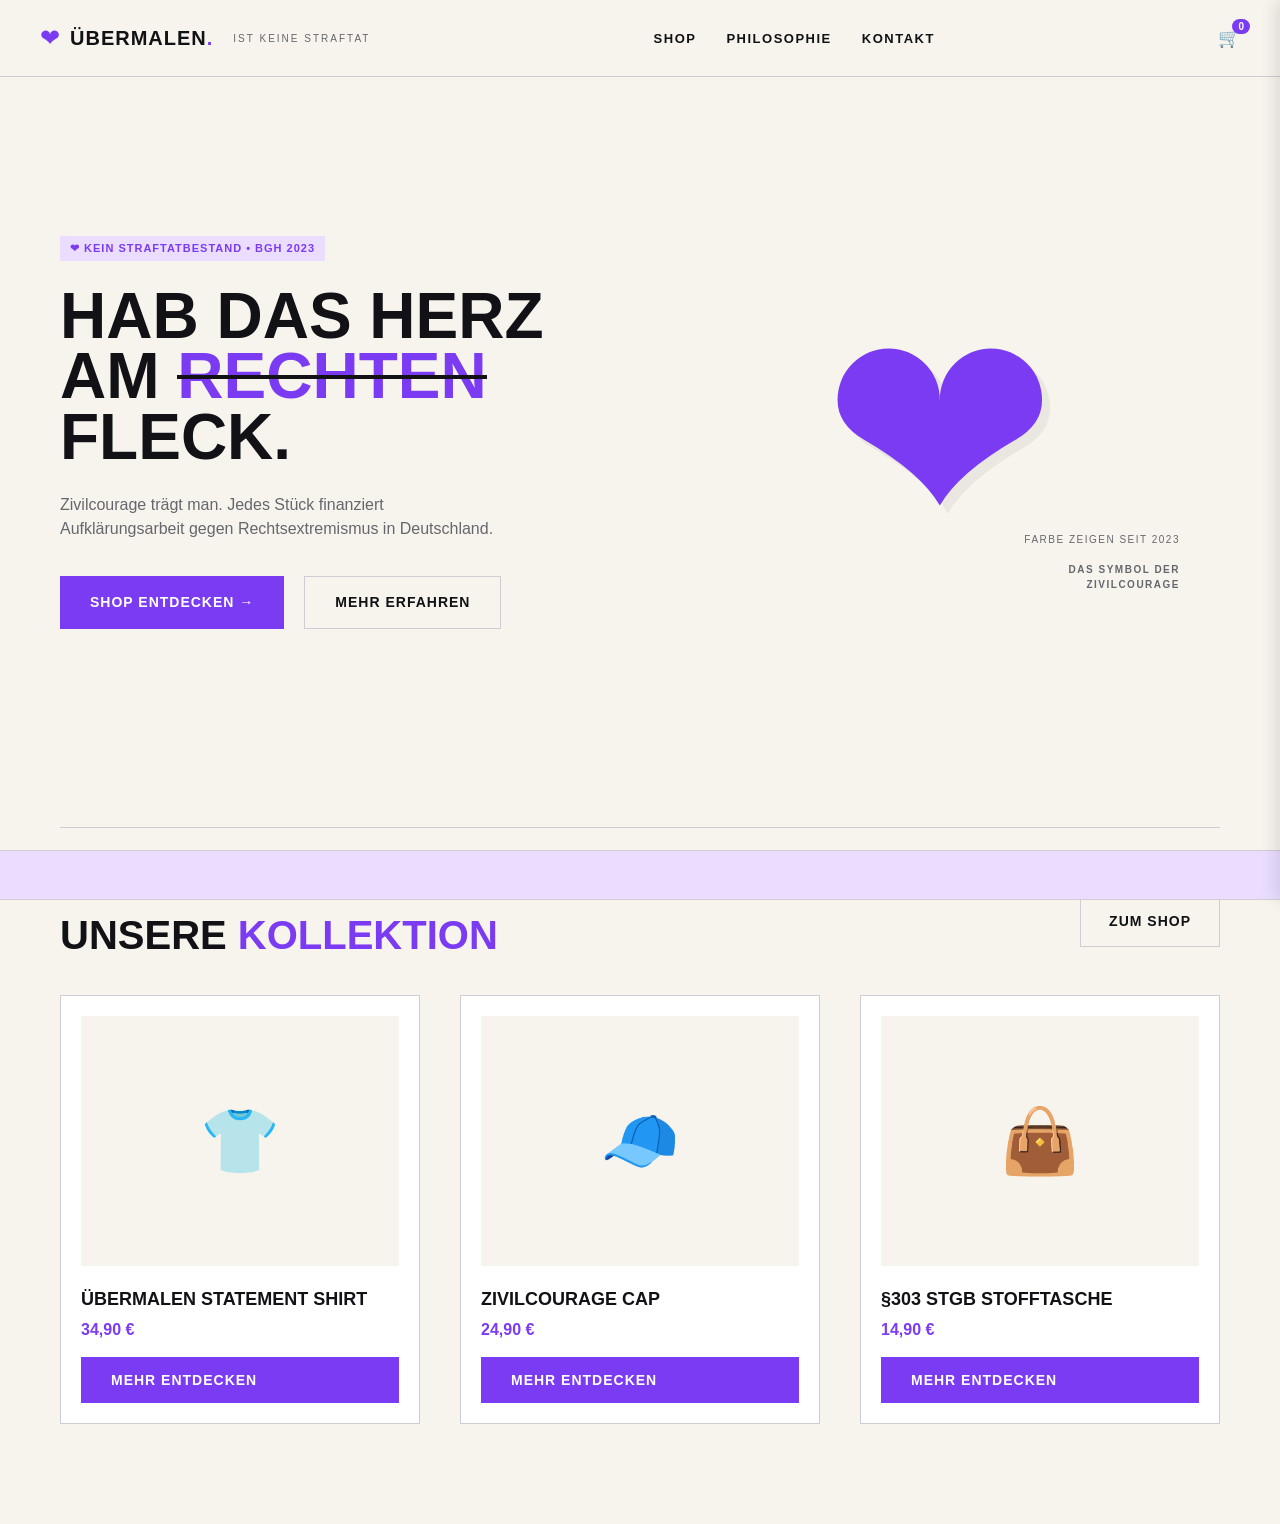
==== index.html @ 70829ca5 "Erster Commit fuer Github pages" ====
<!DOCTYPE html>
<html lang="de">
<head>
    <meta charset="UTF-8">
    <meta name="viewport" content="width=device-width, initial-scale=1.0">
    <title>ÜBERMALEN — Ist Keine Straftat Online Shop</title>
    <link rel="stylesheet" href="style.css">
</head>
<body>

    <header>
        <div class="nav-container">
            <a href="index.html" class="logo-section">
                <span class="logo-heart">❤</span>
                <div>
                    <div class="logo-text">Übermalen<span>.</span></div>
                </div>
                <span class="logo-subtext">Ist keine Straftat</span>
            </a>
            <nav>
                <ul>
                    <li><a href="shop.html" id="nav-shop">Shop</a></li>
                    <li><a href="philosophie.html" id="nav-philosophie">Philosophie</a></li>
                    <li><a href="kontakt.html" id="nav-kontakt">Kontakt</a></li>
                </ul>
            </nav>
            <button class="cart-icon-btn" onclick="toggleCart()">
                🛒 <span class="cart-count" id="cart-count">0</span>
            </button>
        </div>
    </header>

    <main>
        <section class="hero-section">
            <div class="hero-text-side">
                <div class="tag-badge">❤ KEIN STRAFTATBESTAND • BGH 2023</div>
                <h1 class="hero-title">Hab das Herz<br>am <span class="strike">rechten</span><br>Fleck.</h1>
                <p class="hero-description">
                    Zivilcourage trägt man. Jedes Stück finanziert Aufklärungsarbeit gegen Rechtsextremismus in Deutschland.
                </p>
                <div class="cta-buttons">
                    <a href="shop.html" class="btn-primary">Shop entdecken &rarr;</a>
                    <a href="philosophie.html" class="btn-secondary">Mehr erfahren</a>
                </div>
            </div>
            <div class="hero-graphic-side">
                <div class="big-heart">❤</div>
                <div class="graphic-caption">
                    Farbe zeigen seit 2023<br><br>
                    <strong>Das Symbol der<br>Zivilcourage</strong>
                </div>
            </div>
        </section>

        <section class="shop-preview-section">
            <div class="shop-preview-header">
                <div>
                    <div class="section-subtitle">Shop</div>
                    <h2 class="section-title">Unsere <span>Kollektion</span></h2>
                </div>
                <a href="shop.html" class="btn-secondary">Zum Shop</a>
            </div>
            <div class="products-grid">
                <div class="product-card">
                    <div>
                        <div class="product-image-placeholder">👕</div>
                        <div class="product-info">
                            <h3>Übermalen Statement Shirt</h3>
                            <div class="product-price">34,90 €</div>
                        </div>
                    </div>
                    <button class="btn-primary" onclick="window.location.href='shop.html'">Mehr entdecken</button>
                </div>
                <div class="product-card">
                    <div>
                        <div class="product-image-placeholder">🧢</div>
                        <div class="product-info">
                            <h3>Zivilcourage Cap</h3>
                            <div class="product-price">24,90 €</div>
                        </div>
                    </div>
                    <button class="btn-primary" onclick="window.location.href='shop.html'">Mehr entdecken</button>
                </div>
                <div class="product-card">
                    <div>
                        <div class="product-image-placeholder">👜</div>
                        <div class="product-info">
                            <h3>§303 StGB Stofftasche</h3>
                            <div class="product-price">14,90 €</div>
                        </div>
                    </div>
                    <button class="btn-primary" onclick="window.location.href='shop.html'">Mehr entdecken</button>
                </div>
            </div>
        </section>
    </main>

    <!-- Shopping Cart Sidebar -->
    <div class="cart-modal" id="cartModal">
        <div class="cart-header">
            <h2>Warenkorb</h2>
            <button class="close-cart" onclick="toggleCart()">&times;</button>
        </div>
        <div class="cart-items" id="cartItems">
            <!-- Items load dynamically -->
            <p style="color: var(--text-muted); text-align: center; margin-top: 40px;">Dein Warenkorb ist leer.</p>
        </div>
        <div class="cart-footer">
            <div class="cart-total">
                <span>Gesamtsumme:</span>
                <span id="cartTotal">0,00 €</span>
            </div>
            <button class="checkout-btn" onclick="alert('Vielen Dank für Ihre Bestellung!')">Zur Kasse</button>
        </div>
    </div>

    <!-- Ticker Marquee -->
    <div class="marquee-bar">
        <div class="marquee-content">
            <span>♥ ZIVILCOURAGE</span>
            <span>• KEIN PLATZ FÜR HASS</span>
            <span>• §303 STGB</span>
            <span>• ÜBERMALEN IST KEINE STRAFTAT</span>
            <span>• ZIVILCOURAGE</span>
            <span>• KEIN PLATZ FÜR HASS</span>
            <span>• §303 STGB</span>
            <span>• ÜBERMALEN IST KEINE STRAFTAT</span>
        </div>
    </div>

    <script>
        // Shopping Cart Logic
        let cart = JSON.parse(localStorage.getItem('uebermalen_cart')) || [];

        function saveCart() {
            localStorage.setItem('uebermalen_cart', JSON.stringify(cart));
            updateCartUI();
        }

        function toggleCart() {
            document.getElementById('cartModal').classList.toggle('open');
        }

        function addToCart(name, price, sizeId) {
            const sizeSelect = document.getElementById(sizeId);
            const size = sizeSelect ? sizeSelect.value : 'Standard';
            
            const existingItem = cart.find(item => item.name === name && item.size === size);
            if (existingItem) {
                existingItem.qty += 1;
            } else {
                cart.push({ name, price, size, qty: 1 });
            }
            saveCart();
            // Open cart to show user item was added
            document.getElementById('cartModal').classList.add('open');
        }

        function removeFromCart(index) {
            cart.splice(index, 1);
            saveCart();
        }

        function updateCartUI() {
            const cartCount = document.getElementById('cart-count');
            const cartItems = document.getElementById('cartItems');
            const cartTotal = document.getElementById('cartTotal');
            
            // Total quantity
            const totalQty = cart.reduce((sum, item) => sum + item.qty, 0);
            cartCount.textContent = totalQty;

            if (cart.length === 0) {
                cartItems.innerHTML = '<p style="color: var(--text-muted); text-align: center; margin-top: 40px;">Dein Warenkorb ist leer.</p>';
                cartTotal.textContent = '0,00 €';
                return;
            }

            let html = '';
            let total = 0;
            cart.forEach((item, index) => {
                const itemTotal = item.price * item.qty;
                total += itemTotal;
                html += `
                    <div class="cart-item">
                        <div class="cart-item-info">
                            <h4>${item.name}</h4>
                            <p>Größe: ${item.size} | Menge: ${item.qty}</p>
                        </div>
                        <div style="display: flex; align-items: center;">
                            <span class="cart-item-price">${itemTotal.toFixed(2).replace('.', ',')} €</span>
                            <button class="remove-item" onclick="removeFromCart(${index})">&times;</button>
                        </div>
                    </div>
                `;
            });
            cartItems.innerHTML = html;
            cartTotal.textContent = total.toFixed(2).replace('.', ',') + ' €';
        }

        // Highlight active nav item
        const currentFile = window.location.pathname.split("/").pop();
        if (currentFile === "shop.html") document.getElementById('nav-shop')?.classList.add('active');
        if (currentFile === "philosophie.html") document.getElementById('nav-philosophie')?.classList.add('active');
        if (currentFile === "kontakt.html") document.getElementById('nav-kontakt')?.classList.add('active');

        // Initial UI load
        updateCartUI();
    </script>
</body>
</html>
---- style.css ----
/* CSS Stylesheet for Übermalen Online Shop */
:root {
    --bg-color: #f7f4ee;
    --primary-color: #7b3bf2;
    --primary-light: #eaddff;
    --text-dark: #111116;
    --text-muted: #66666e;
    --border-color: #d1cbd4;
    --white: #ffffff;
    --font-main: 'Helvetica Neue', Arial, sans-serif;
}

*, *::before, *::after {
    box-sizing: border-box;
    margin: 0;
    padding: 0;
}

body {
    background-color: var(--bg-color);
    color: var(--text-dark);
    font-family: var(--font-main);
    line-height: 1.5;
    padding-bottom: 60px;
}

/* Header & Navigation */
header {
    border-bottom: 1px solid var(--border-color);
    padding: 20px 40px;
    background-color: var(--bg-color);
    position: sticky;
    top: 0;
    z-index: 100;
}

.nav-container {
    max-width: 1200px;
    margin: 0 auto;
    display: flex;
    justify-content: space-between;
    align-items: center;
}

.logo-section {
    display: flex;
    align-items: center;
    gap: 10px;
    text-decoration: none;
    color: var(--text-dark);
}

.logo-heart {
    color: var(--primary-color);
    font-size: 24px;
}

.logo-text {
    font-weight: 900;
    font-size: 20px;
    text-transform: uppercase;
    letter-spacing: 1px;
}

.logo-text span {
    color: var(--primary-color);
}

.logo-subtext {
    font-size: 10px;
    letter-spacing: 2px;
    color: var(--text-muted);
    text-transform: uppercase;
    margin-left: 10px;
}

nav ul {
    display: flex;
    list-style: none;
    gap: 30px;
}

nav ul li a {
    text-decoration: none;
    color: var(--text-dark);
    text-transform: uppercase;
    font-size: 13px;
    font-weight: 600;
    letter-spacing: 1.5px;
    transition: color 0.2s ease;
}

nav ul li a:hover, nav ul li a.active {
    color: var(--primary-color);
}

.cart-icon-btn {
    background: none;
    border: none;
    cursor: pointer;
    position: relative;
    color: var(--text-dark);
    font-size: 18px;
}

.cart-count {
    position: absolute;
    top: -8px;
    right: -10px;
    background-color: var(--primary-color);
    color: var(--white);
    font-size: 10px;
    font-weight: bold;
    padding: 2px 6px;
    border-radius: 10px;
}

/* Main Content Containers */
main {
    max-width: 1200px;
    margin: 40px auto;
    padding: 0 20px;
}

/* Hero Section (Index/Home) */
.hero-section {
    display: flex;
    align-items: center;
    justify-content: space-between;
    min-height: 70vh;
    gap: 40px;
}

.hero-text-side {
    flex: 1;
}

.tag-badge {
    display: inline-block;
    background-color: var(--primary-light);
    color: var(--primary-color);
    font-size: 11px;
    font-weight: bold;
    padding: 4px 10px;
    text-transform: uppercase;
    letter-spacing: 1px;
    margin-bottom: 25px;
}

.hero-title {
    font-size: 64px;
    font-weight: 900;
    line-height: 0.95;
    text-transform: uppercase;
    margin-bottom: 25px;
    color: var(--text-dark);
}

.hero-title span.strike {
    color: var(--primary-color);
    position: relative;
    display: inline-block;
}

.hero-title span.strike::after {
    content: "";
    position: absolute;
    left: 0;
    top: 50%;
    width: 100%;
    height: 4px;
    background-color: var(--text-dark);
    transform: translateY(-50%);
}

.hero-description {
    font-size: 16px;
    color: var(--text-muted);
    max-width: 450px;
    margin-bottom: 35px;
}

.cta-buttons {
    display: flex;
    gap: 20px;
}

.btn-primary {
    background-color: var(--primary-color);
    color: var(--white);
    border: none;
    padding: 15px 30px;
    font-size: 14px;
    font-weight: bold;
    text-transform: uppercase;
    letter-spacing: 1px;
    cursor: pointer;
    text-decoration: none;
    display: inline-flex;
    align-items: center;
    gap: 10px;
    transition: background-color 0.2s ease;
}

.btn-primary:hover {
    background-color: #6226cf;
}

.btn-secondary {
    background-color: transparent;
    color: var(--text-dark);
    border: 1px solid var(--border-color);
    padding: 15px 30px;
    font-size: 14px;
    font-weight: bold;
    text-transform: uppercase;
    letter-spacing: 1px;
    cursor: pointer;
    text-decoration: none;
    transition: background-color 0.2s ease;
}

.btn-secondary:hover {
    background-color: rgba(0, 0, 0, 0.04);
}

.hero-graphic-side {
    flex: 1;
    display: flex;
    justify-content: center;
    align-items: center;
    position: relative;
}

.big-heart {
    font-size: 280px;
    color: var(--primary-color);
    filter: drop-shadow(8px 8px 0px rgba(0,0,0,0.05));
    line-height: 1;
}

.shop-preview-section {
    margin-top: 80px;
    padding-top: 60px;
    border-top: 1px solid var(--border-color);
}

.shop-preview-header {
    display: flex;
    align-items: center;
    justify-content: space-between;
    gap: 20px;
    margin-bottom: 40px;
}

.shop-preview-header .section-title {
    font-size: 40px;
    margin-bottom: 0;
}

.shop-preview-header .btn-secondary {
    padding: 14px 28px;
}

.products-grid {
    display: grid;
    grid-template-columns: repeat(auto-fill, minmax(300px, 1fr));
    gap: 40px;
}

.graphic-caption {
    position: absolute;
    bottom: -20px;
    right: 40px;
    font-size: 10px;
    text-transform: uppercase;
    letter-spacing: 1.5px;
    color: var(--text-muted);
    text-align: right;
}

/* Ticker Marquee */
.marquee-bar {
    background-color: var(--primary-light);
    border-top: 1px solid var(--border-color);
    border-bottom: 1px solid var(--border-color);
    padding: 12px 0;
    overflow: hidden;
    white-space: nowrap;
    position: fixed;
    bottom: 0;
    width: 100%;
    z-index: 99;
}

.marquee-content {
    display: inline-block;
    animation: marquee 25s linear infinite;
    padding-left: 100%;
}

.marquee-content span {
    font-size: 11px;
    text-transform: uppercase;
    letter-spacing: 2px;
    color: var(--primary-color);
    font-weight: bold;
    margin-right: 50px;
}

@keyframes marquee {
    0% { transform: translate3d(0, 0, 0); }
    100% { transform: translate3d(-100%, 0, 0); }
}

/* Philosophie Page */
.section-subtitle {
    font-size: 11px;
    text-transform: uppercase;
    letter-spacing: 2px;
    color: var(--text-muted);
    margin-bottom: 10px;
}

.section-title {
    font-size: 48px;
    font-weight: 900;
    text-transform: uppercase;
    margin-bottom: 40px;
    line-height: 1;
}

.section-title span {
    color: var(--primary-color);
}

.content-grid {
    display: grid;
    grid-template-columns: 1fr 2fr;
    gap: 60px;
    border-top: 1px solid var(--border-color);
    padding-top: 40px;
    margin-bottom: 60px;
}

.grid-label {
    font-size: 12px;
    text-transform: uppercase;
    letter-spacing: 1.5px;
    font-weight: bold;
    color: var(--text-muted);
}

.grid-text p {
    font-size: 18px;
    line-height: 1.6;
    margin-bottom: 25px;
    color: var(--text-dark);
}

.grid-text p strong {
    font-weight: 700;
}

/* Kontakt Form */
.kontakt-grid {
    display: grid;
    grid-template-columns: 1fr 1fr;
    gap: 80px;
    border-top: 1px solid var(--border-color);
    padding-top: 40px;
}

.kontakt-info-block {
    margin-bottom: 35px;
}

.kontakt-info-block h3 {
    font-size: 11px;
    text-transform: uppercase;
    letter-spacing: 1.5px;
    color: var(--text-muted);
    margin-bottom: 15px;
}

.kontakt-link {
    color: var(--text-dark);
    font-size: 18px;
    text-decoration: none;
    font-weight: bold;
    display: inline-flex;
    align-items: center;
    gap: 8px;
}

.kontakt-link:hover {
    color: var(--primary-color);
}

.kontakt-text {
    font-size: 15px;
    color: var(--text-muted);
    line-height: 1.5;
}

.form-group {
    margin-bottom: 20px;
}

.form-group label {
    display: block;
    font-size: 11px;
    text-transform: uppercase;
    letter-spacing: 1px;
    color: var(--text-muted);
    margin-bottom: 8px;
}

.form-control {
    width: 100%;
    background-color: var(--primary-light);
    border: none;
    padding: 15px;
    font-family: var(--font-main);
    font-size: 14px;
    color: var(--text-dark);
    outline: none;
    transition: background-color 0.2s ease;
}

.form-control:focus {
    background-color: #decfff;
}

select.form-control {
    appearance: none;
    background-image: url("data:image/svg+xml;utf8,<svg xmlns='http://www.w3.org/2000/svg' width='10' height='6' viewBox='0 0 10 6'><path d='M0 0l5 5 5-5z' fill='%23111116'/></svg>");
    background-repeat: no-repeat;
    background-position: right 15px center;
}

textarea.form-control {
    min-height: 120px;
    resize: vertical;
}

.btn-submit {
    width: 100%;
    background-color: var(--primary-color);
    color: var(--white);
    border: none;
    padding: 18px;
    font-size: 14px;
    font-weight: bold;
    text-transform: uppercase;
    letter-spacing: 1.5px;
    cursor: pointer;
    transition: background-color 0.2s ease;
}

.btn-submit:hover {
    background-color: #6226cf;
}

/* Shop / Products */
.products-grid {
    display: grid;
    grid-template-columns: repeat(auto-fill, minmax(300px, 1fr));
    gap: 40px;
}

.product-card {
    background-color: var(--white);
    border: 1px solid var(--border-color);
    padding: 20px;
    display: flex;
    flex-direction: column;
    justify-content: space-between;
}

.product-image-placeholder {
    background-color: var(--bg-color);
    height: 250px;
    display: flex;
    justify-content: center;
    align-items: center;
    margin-bottom: 20px;
    font-size: 64px;
    color: var(--primary-color);
}

.product-info h3 {
    font-size: 18px;
    font-weight: bold;
    text-transform: uppercase;
    margin-bottom: 5px;
}

.product-price {
    font-size: 16px;
    font-weight: bold;
    color: var(--primary-color);
    margin-bottom: 15px;
}

.product-options {
    margin-bottom: 15px;
}

.product-options label {
    font-size: 11px;
    text-transform: uppercase;
    color: var(--text-muted);
    display: block;
    margin-bottom: 5px;
}

.size-select {
    width: 100%;
    padding: 8px;
    border: 1px solid var(--border-color);
    background-color: var(--bg-color);
    outline: none;
}

/* Shopping Cart Drawer/Modal */
.cart-modal {
    position: fixed;
    top: 0;
    right: -400px;
    width: 400px;
    height: 100vh;
    background-color: var(--white);
    box-shadow: -5px 0 15px rgba(0,0,0,0.1);
    z-index: 1000;
    transition: right 0.3s ease;
    padding: 30px;
    display: flex;
    flex-direction: column;
}

.cart-modal.open {
    right: 0;
}

.cart-header {
    display: flex;
    justify-content: space-between;
    align-items: center;
    border-bottom: 1px solid var(--border-color);
    padding-bottom: 15px;
    margin-bottom: 20px;
}

.cart-header h2 {
    font-size: 20px;
    text-transform: uppercase;
    font-weight: 900;
}

.close-cart {
    background: none;
    border: none;
    font-size: 24px;
    cursor: pointer;
    color: var(--text-dark);
}

.cart-items {
    flex: 1;
    overflow-y: auto;
}

.cart-item {
    display: flex;
    justify-content: space-between;
    align-items: center;
    padding: 15px 0;
    border-bottom: 1px solid var(--bg-color);
}

.cart-item-info h4 {
    font-size: 14px;
    text-transform: uppercase;
}

.cart-item-info p {
    font-size: 12px;
    color: var(--text-muted);
}

.cart-item-price {
    font-weight: bold;
    font-size: 14px;
}

.remove-item {
    background: none;
    border: none;
    color: #ff4d4d;
    cursor: pointer;
    font-size: 12px;
    margin-left: 10px;
}

.cart-footer {
    border-top: 1px solid var(--border-color);
    padding-top: 20px;
}

.cart-total {
    display: flex;
    justify-content: space-between;
    font-weight: bold;
    font-size: 18px;
    margin-bottom: 20px;
}

.checkout-btn {
    width: 100%;
    background-color: var(--primary-color);
    color: var(--white);
    border: none;
    padding: 15px;
    text-transform: uppercase;
    font-weight: bold;
    cursor: pointer;
    letter-spacing: 1px;
}
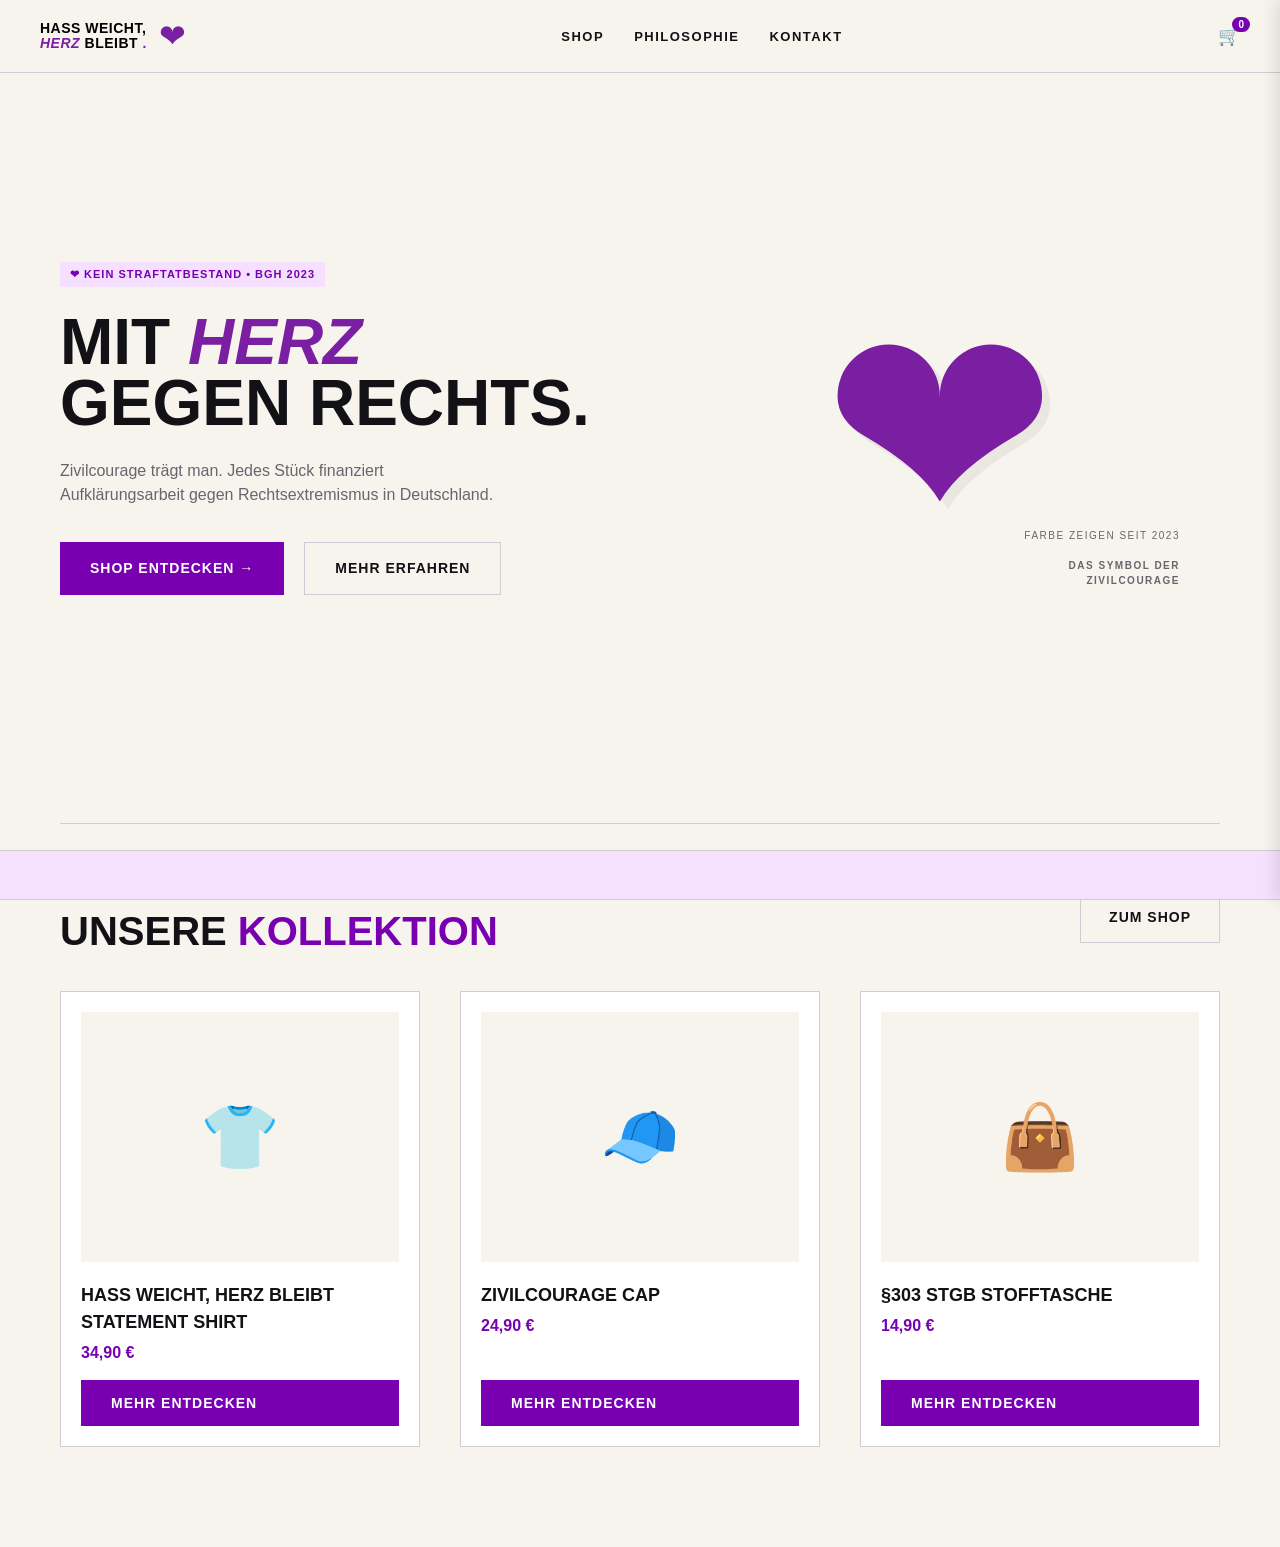
==== commit 1eced0f8: "Neue Farbe" ====
--- a/index.html
+++ b/index.html
@@ -3,19 +3,19 @@
 <head>
     <meta charset="UTF-8">
     <meta name="viewport" content="width=device-width, initial-scale=1.0">
-    <title>ÜBERMALEN — Ist Keine Straftat Online Shop</title>
+    <title>MIT HERZ GEGEN RECHTS — Online Shop</title>
     <link rel="stylesheet" href="style.css">
 </head>
 <body>
 
     <header>
         <div class="nav-container">
-            <a href="index.html" class="logo-section">
-                <span class="logo-heart">❤</span>
-                <div>
-                    <div class="logo-text">Übermalen<span>.</span></div>
-                </div>
-                <span class="logo-subtext">Ist keine Straftat</span>
+            <a href="index.html" class="logo-section" style="display: flex; align-items: center; gap: 12px; text-decoration: none;">
+                <div style="font-family: sans-serif; font-weight: 900; text-transform: uppercase; line-height: 1.1; font-size: 14px; color: #000000; letter-spacing: 0.5px;">
+                    Hass weicht,<br><span style="color: #7A1FA2; font-style: italic;">herz</span>
+                    bleibt <span style="color: #7A1FA2;">.</span>
+                </div>
+                <span style="color: #7A1FA2; font-size: 32px; line-height: 1;">❤</span>
             </a>
             <nav>
                 <ul>
@@ -34,7 +34,8 @@
         <section class="hero-section">
             <div class="hero-text-side">
                 <div class="tag-badge">❤ KEIN STRAFTATBESTAND • BGH 2023</div>
-                <h1 class="hero-title">Hab das Herz<br>am <span class="strike">rechten</span><br>Fleck.</h1>
+                <!-- Slogan mit lila und kursivem "Herz" -->
+                <h1 class="hero-title">Mit <span style="color: #7A1FA2; font-style: italic;">Herz</span><br>gegen Rechts.</h1>
                 <p class="hero-description">
                     Zivilcourage trägt man. Jedes Stück finanziert Aufklärungsarbeit gegen Rechtsextremismus in Deutschland.
                 </p>
@@ -44,7 +45,7 @@
                 </div>
             </div>
             <div class="hero-graphic-side">
-                <div class="big-heart">❤</div>
+                <div class="big-heart" style="color: #7A1FA2;">❤</div>
                 <div class="graphic-caption">
                     Farbe zeigen seit 2023<br><br>
                     <strong>Das Symbol der<br>Zivilcourage</strong>
@@ -65,7 +66,7 @@
                     <div>
                         <div class="product-image-placeholder">👕</div>
                         <div class="product-info">
-                            <h3>Übermalen Statement Shirt</h3>
+                            <h3>Hass weicht, Herz bleibt Statement Shirt</h3>
                             <div class="product-price">34,90 €</div>
                         </div>
                     </div>
@@ -119,21 +120,19 @@
         <div class="marquee-content">
             <span>♥ ZIVILCOURAGE</span>
             <span>• KEIN PLATZ FÜR HASS</span>
-            <span>• §303 STGB</span>
-            <span>• ÜBERMALEN IST KEINE STRAFTAT</span>
+            <span>• MIT HERZ GEGEN RECHTS</span>
             <span>• ZIVILCOURAGE</span>
             <span>• KEIN PLATZ FÜR HASS</span>
-            <span>• §303 STGB</span>
-            <span>• ÜBERMALEN IST KEINE STRAFTAT</span>
+            <span>• MIT HERZ GEGEN RECHTS</span>
         </div>
     </div>
 
     <script>
         // Shopping Cart Logic
-        let cart = JSON.parse(localStorage.getItem('uebermalen_cart')) || [];
+        let cart = JSON.parse(localStorage.getItem('mhgr_cart')) || [];
 
         function saveCart() {
-            localStorage.setItem('uebermalen_cart', JSON.stringify(cart));
+            localStorage.setItem('mhgr_cart', JSON.stringify(cart));
             updateCartUI();
         }
 
@@ -152,7 +151,6 @@
                 cart.push({ name, price, size, qty: 1 });
             }
             saveCart();
-            // Open cart to show user item was added
             document.getElementById('cartModal').classList.add('open');
         }
 
@@ -166,7 +164,6 @@
             const cartItems = document.getElementById('cartItems');
             const cartTotal = document.getElementById('cartTotal');
             
-            // Total quantity
             const totalQty = cart.reduce((sum, item) => sum + item.qty, 0);
             cartCount.textContent = totalQty;
 
@@ -198,14 +195,12 @@
             cartTotal.textContent = total.toFixed(2).replace('.', ',') + ' €';
         }
 
-        // Highlight active nav item
         const currentFile = window.location.pathname.split("/").pop();
         if (currentFile === "shop.html") document.getElementById('nav-shop')?.classList.add('active');
         if (currentFile === "philosophie.html") document.getElementById('nav-philosophie')?.classList.add('active');
         if (currentFile === "kontakt.html") document.getElementById('nav-kontakt')?.classList.add('active');
 
-        // Initial UI load
         updateCartUI();
     </script>
 </body>
-</html>
+</html>
--- a/style.css
+++ b/style.css
@@ -1,8 +1,8 @@
 /* CSS Stylesheet for Übermalen Online Shop */
 :root {
     --bg-color: #f7f4ee;
-    --primary-color: #7b3bf2;
-    --primary-light: #eaddff;
+    --primary-color: #7800b1;
+    --primary-light: #f5e0ff;
     --text-dark: #111116;
     --text-muted: #66666e;
     --border-color: #d1cbd4;
@@ -203,7 +203,7 @@
 }
 
 .btn-primary:hover {
-    background-color: #6226cf;
+    background-color: #7800b1;
 }
 
 .btn-secondary {
@@ -459,7 +459,7 @@
 }
 
 .btn-submit:hover {
-    background-color: #6226cf;
+    background-color: #7800b1;
 }
 
 /* Shop / Products */
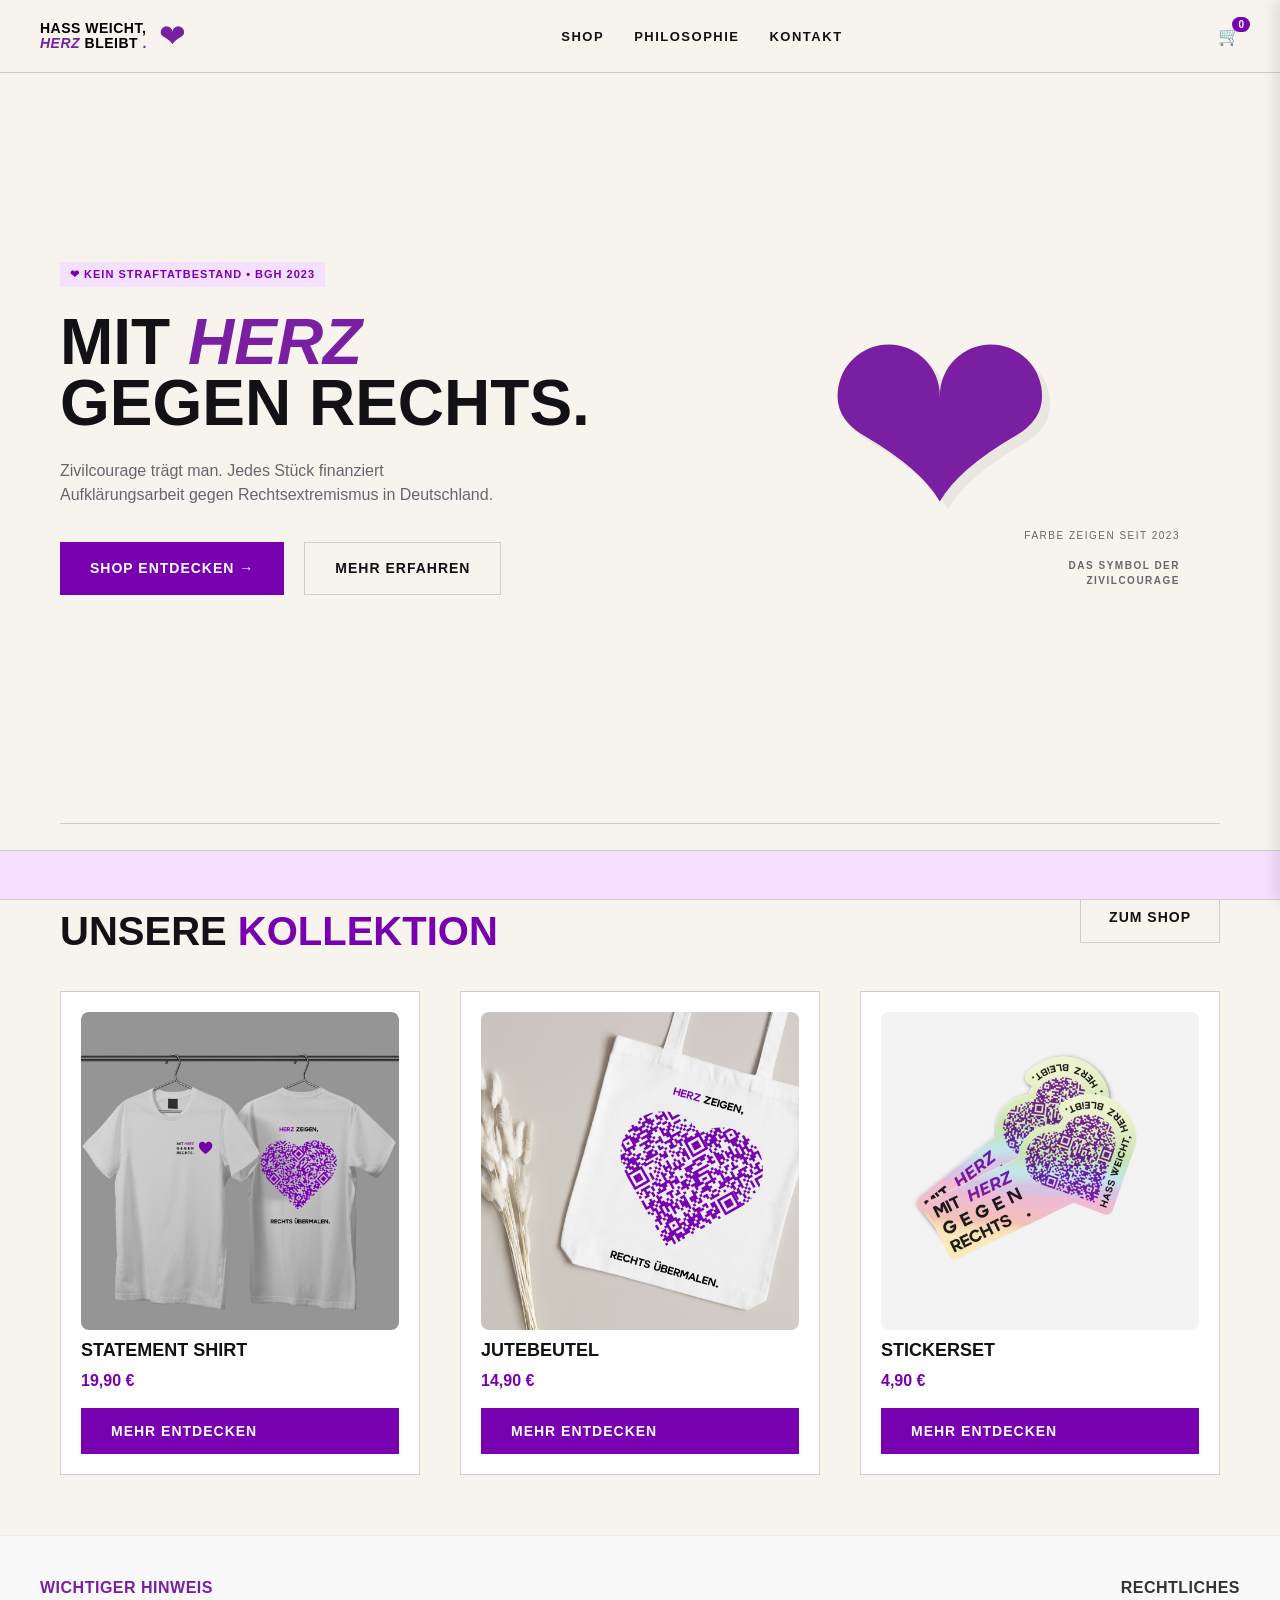
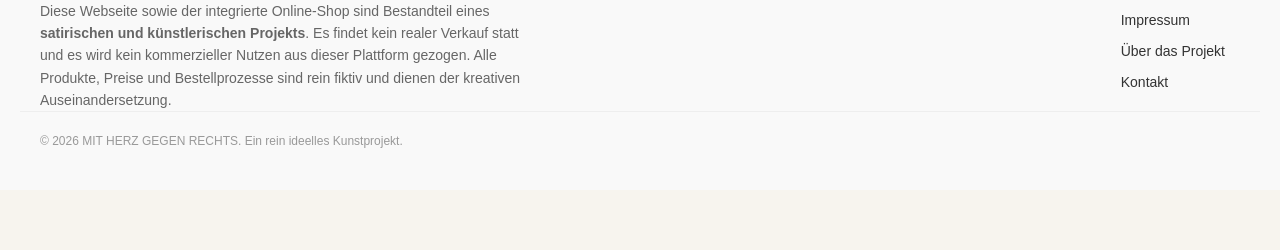
==== commit d24cd82c: "Neues Interface" ====
--- a/index.html
+++ b/index.html
@@ -15,7 +15,7 @@
                     Hass weicht,<br><span style="color: #7A1FA2; font-style: italic;">herz</span>
                     bleibt <span style="color: #7A1FA2;">.</span>
                 </div>
-                <span style="color: #7A1FA2; font-size: 32px; line-height: 1;">❤</span>
+                <span style="color: #7A1FA2; font-size: 32px; line-height: 1;">❤&#xFE0E;</span>
             </a>
             <nav>
                 <ul>
@@ -33,7 +33,7 @@
     <main>
         <section class="hero-section">
             <div class="hero-text-side">
-                <div class="tag-badge">❤ KEIN STRAFTATBESTAND • BGH 2023</div>
+                <div class="tag-badge">❤&#xFE0E; KEIN STRAFTATBESTAND • BGH 2023</div>
                 <!-- Slogan mit lila und kursivem "Herz" -->
                 <h1 class="hero-title">Mit <span style="color: #7A1FA2; font-style: italic;">Herz</span><br>gegen Rechts.</h1>
                 <p class="hero-description">
@@ -64,30 +64,36 @@
             <div class="products-grid">
                 <div class="product-card">
                     <div>
-                        <div class="product-image-placeholder">👕</div>
+                        <div class="product-image-container">
+                            <img src="shirt.png" alt="Statement Shirt Mit Herz gegen Rechts" class="product-image">
+                        </div>
                         <div class="product-info">
-                            <h3>Hass weicht, Herz bleibt Statement Shirt</h3>
-                            <div class="product-price">34,90 €</div>
+                            <h3>Statement Shirt</h3>
+                            <div class="product-price">19,90 €</div>
                         </div>
                     </div>
                     <button class="btn-primary" onclick="window.location.href='shop.html'">Mehr entdecken</button>
                 </div>
                 <div class="product-card">
                     <div>
-                        <div class="product-image-placeholder">🧢</div>
+                        <div class="product-image-container">
+                            <img src="bag.png" alt="Jutebeutel Mit Herz gegen Rechts" class="product-image">
+                        </div>
                         <div class="product-info">
-                            <h3>Zivilcourage Cap</h3>
-                            <div class="product-price">24,90 €</div>
+                            <h3>Jutebeutel</h3>
+                            <div class="product-price">14,90 €</div>
                         </div>
                     </div>
                     <button class="btn-primary" onclick="window.location.href='shop.html'">Mehr entdecken</button>
                 </div>
                 <div class="product-card">
                     <div>
-                        <div class="product-image-placeholder">👜</div>
+                        <div class="product-image-container">
+                            <img src="sticker.png" alt="Sticker Mit Herz gegen Rechts" class="product-image">
+                        </div>
                         <div class="product-info">
-                            <h3>§303 StGB Stofftasche</h3>
-                            <div class="product-price">14,90 €</div>
+                            <h3>Stickerset</h3>
+                            <div class="product-price">4,90 €</div>
                         </div>
                     </div>
                     <button class="btn-primary" onclick="window.location.href='shop.html'">Mehr entdecken</button>
@@ -118,7 +124,7 @@
     <!-- Ticker Marquee -->
     <div class="marquee-bar">
         <div class="marquee-content">
-            <span>♥ ZIVILCOURAGE</span>
+            <span>❤&#xFE0E; ZIVILCOURAGE</span>
             <span>• KEIN PLATZ FÜR HASS</span>
             <span>• MIT HERZ GEGEN RECHTS</span>
             <span>• ZIVILCOURAGE</span>
@@ -126,7 +132,30 @@
             <span>• MIT HERZ GEGEN RECHTS</span>
         </div>
     </div>
-
+<footer>
+        <div class="footer-container">
+            <div class="footer-info">
+                <h3>Wichtiger Hinweis</h3>
+                <p>
+                    Diese Webseite sowie der integrierte Online-Shop sind Bestandteil eines 
+                    <strong>satirischen und künstlerischen Projekts</strong>. Es findet kein realer Verkauf statt 
+                    und es wird kein kommerzieller Nutzen aus dieser Plattform gezogen. Alle Produkte, 
+                    Preise und Bestellprozesse sind rein fiktiv und dienen der kreativen Auseinandersetzung.
+                </p>
+            </div>
+            <div class="footer-links">
+                <h3>Rechtliches</h3>
+                <a href="#impressum" >Impressum</a>
+                <a href="philosophie.html">Über das Projekt</a>
+                <a href="kontakt.html">Kontakt</a>
+            </div>
+        </div>
+        <div class="footer-bottom">
+            <div class="footer-container">
+                <p>&copy; 2026 MIT HERZ GEGEN RECHTS. Ein rein ideelles Kunstprojekt.</p>
+            </div>
+        </div>
+    </footer>
     <script>
         // Shopping Cart Logic
         let cart = JSON.parse(localStorage.getItem('mhgr_cart')) || [];
--- a/style.css
+++ b/style.css
@@ -627,3 +627,75 @@
     cursor: pointer;
     letter-spacing: 1px;
 }
+footer {
+            background-color: #f9f9f9;
+            border-top: 1px solid #eeeeee;
+            padding: 40px 20px;
+            font-family: sans-serif;
+            color: #333333;
+            margin-top: 60px;
+        }
+        .footer-container {
+            max-width: 1200px;
+            margin: 0 auto;
+            display: flex;
+            flex-direction: column;
+            gap: 30px;
+        }
+        @media (min-width: 768px) {
+            .footer-container {
+                flex-direction: row;
+                justify-content: space-between;
+                align-items: flex-start;
+            }
+        }
+        .footer-info {
+            max-width: 500px;
+        }
+        .footer-info h3 {
+            color: #7A1FA2;
+            margin-top: 0;
+            font-size: 16px;
+            text-transform: uppercase;
+            letter-spacing: 0.5px;
+        }
+        .footer-info p {
+            font-size: 14px;
+            line-height: 1.6;
+            color: #666666;
+            margin: 0;
+        }
+        .footer-links {
+            display: flex;
+            flex-direction: column;
+            gap: 10px;
+        }
+        .footer-links h3 {
+            margin-top: 0;
+            font-size: 16px;
+            text-transform: uppercase;
+            letter-spacing: 0.5px;
+        }
+        .footer-links a {
+            color: #333333;
+            text-decoration: none;
+            font-size: 14px;
+            transition: color 0.2s ease;
+        }
+        .footer-links a:hover {
+            color: #7A1FA2;
+        }
+        .footer-bottom {
+            border-top: 1px solid #eeeeee;
+            padding-top: 20px;
+            text-align: center;
+            font-size: 12px;
+            color: #999999;
+            width: 100%;
+        }
+        .product-image {
+        width: 100%;
+         height: 100%;
+         object-fit: cover;
+         border-radius: 8px; 
+        }
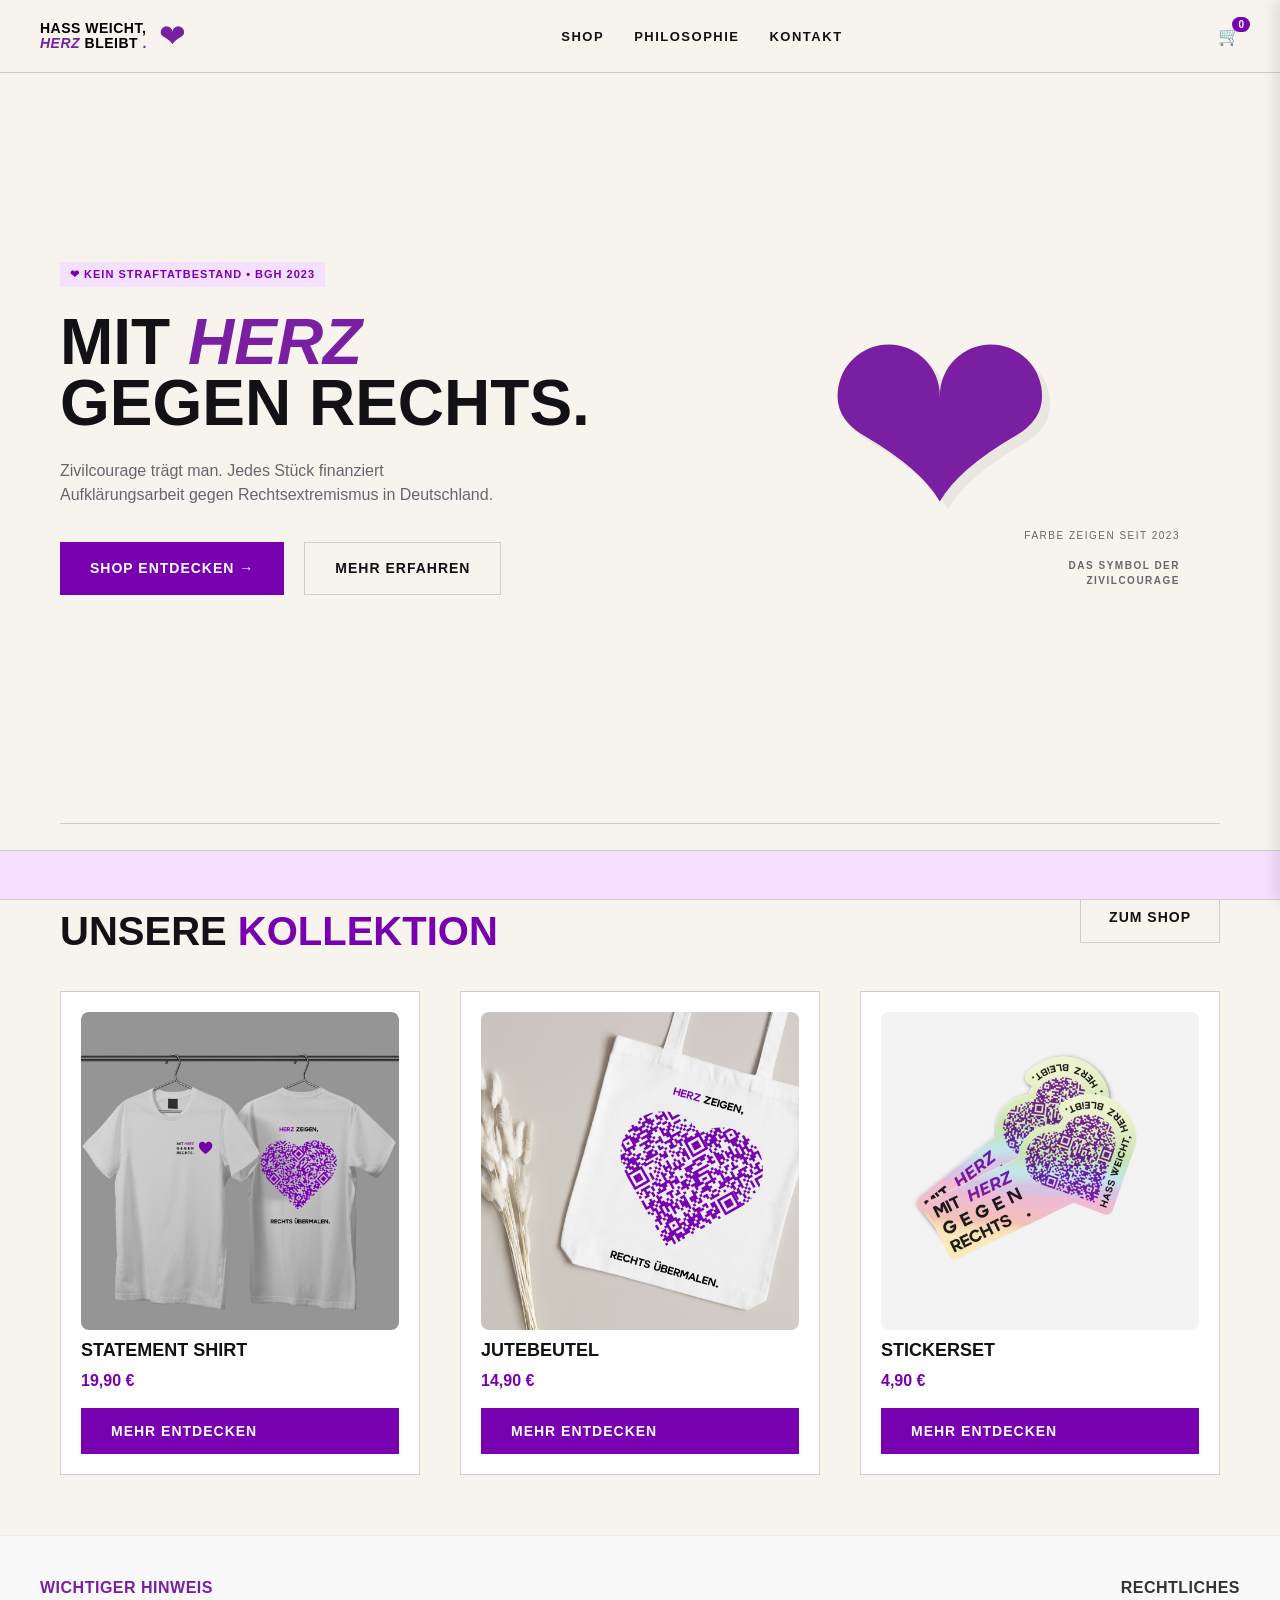
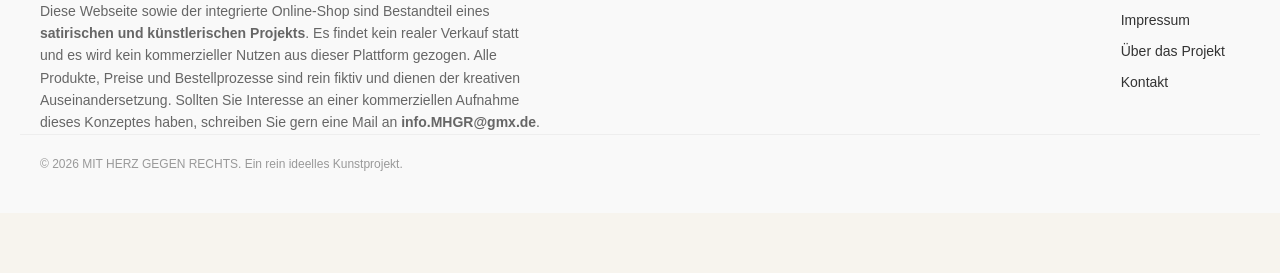
==== commit 3b268eba: "aktive Mailadresse" ====
--- a/index.html
+++ b/index.html
@@ -141,6 +141,7 @@
                     <strong>satirischen und künstlerischen Projekts</strong>. Es findet kein realer Verkauf statt 
                     und es wird kein kommerzieller Nutzen aus dieser Plattform gezogen. Alle Produkte, 
                     Preise und Bestellprozesse sind rein fiktiv und dienen der kreativen Auseinandersetzung.
+                    Sollten Sie Interesse an einer kommerziellen Aufnahme dieses Konzeptes haben, schreiben Sie gern eine Mail an <strong>info.MHGR@gmx.de</strong>.
                 </p>
             </div>
             <div class="footer-links">
